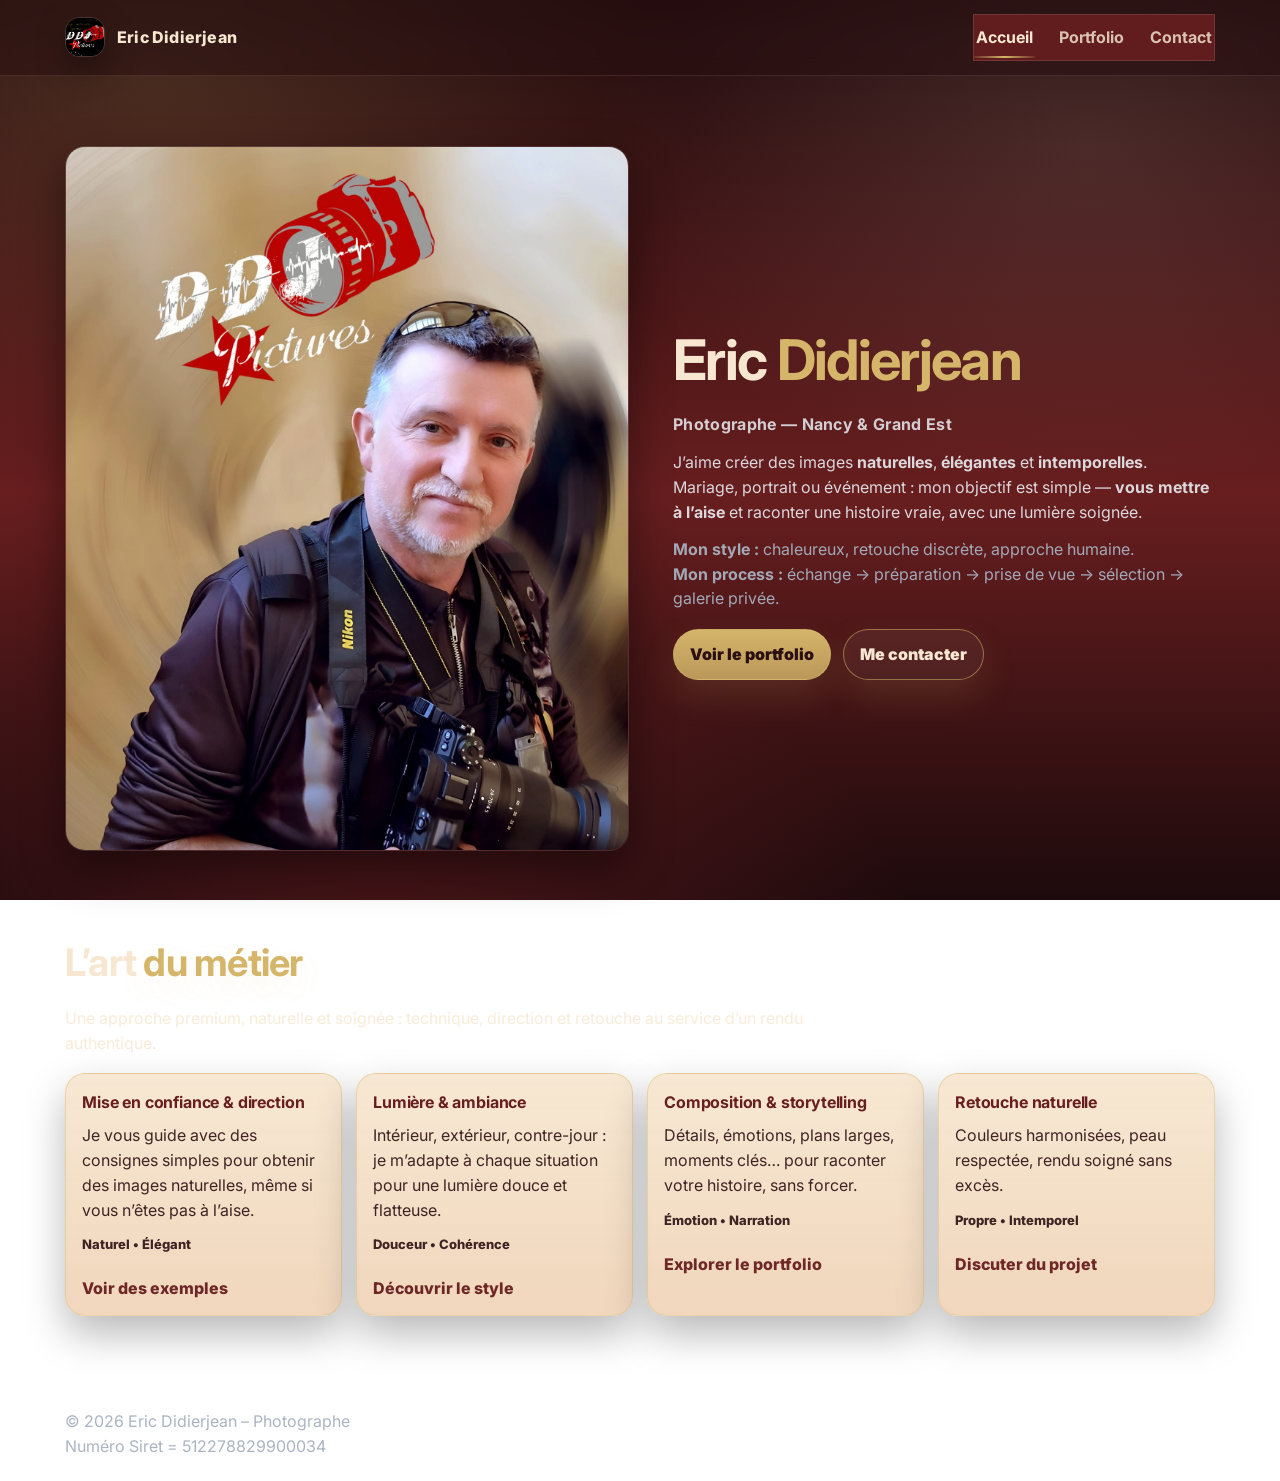
==== index.html @ c09117a7 "Add files via upload" ====
<!DOCTYPE html>
<html lang="fr">
<head>
  <meta charset="UTF-8" />
  <meta name="viewport" content="width=device-width, initial-scale=1.0" />
  <meta name="description" content="Eric Didierjean, photographe. Mariage, portrait, événementiel. Un style naturel, élégant et intemporel." />
  <meta name="theme-color" content="#0b0e14" />
  <title>Eric Didierjean – Photographe</title>

  <link rel="stylesheet" href="css/style.css" />
  <link rel="preconnect" href="https://fonts.googleapis.com" />
  <link rel="preconnect" href="https://fonts.gstatic.com" crossorigin />
  <link href="https://fonts.googleapis.com/css2?family=Inter:wght@300;400;500;600;700;800&display=swap" rel="stylesheet" />
</head>

<body>
  <a class="skip-link" href="#main">Aller au contenu</a>

  <!-- HEADER -->
  <header class="header" id="header">
    <nav class="navbar" aria-label="Navigation principale">
      <div class="container nav-container">
        <a href="index.html" class="nav-logo" aria-label="Retour à l'accueil">
          <img src="images/logo.jpeg" alt="Eric Didierjean Photographe" />
          <span>Eric Didierjean</span>
        </a>

        <button
          class="hamburger"
          id="hamburger"
          type="button"
          aria-label="Ouvrir le menu"
          aria-controls="nav-menu"
          aria-expanded="false"
        >
          <span class="bar"></span>
          <span class="bar"></span>
          <span class="bar"></span>
        </button>

        <div class="nav-menu" id="nav-menu">
          <a href="index.html" class="nav-link active">Accueil</a>
          <a href="portfolio.html" class="nav-link">Portfolio</a>
          <a href="contact.html" class="nav-link">Contact</a>
        </div>
      </div>
    </nav>
  </header>

  <!-- Backdrop mobile (menu) -->
  <div class="nav-backdrop" id="nav-backdrop" aria-hidden="true"></div>

  <main id="main">
    <!-- HERO / PRESENTATION -->
    <section class="hero hero-profile">
      <div class="container hero-grid">
        <div class="hero-photo">
          <img src="images/presentation.jpeg" alt="Portrait d’Eric Didierjean, photographe" loading="eager" decoding="async" />
        </div>

        <div class="hero-text">
          <h1>Eric <span>Didierjean</span></h1>
          <h2>Photographe — Nancy & Grand Est</h2>

          <p class="hero-intro">
            J’aime créer des images <strong>naturelles</strong>, <strong>élégantes</strong> et <strong>intemporelles</strong>.
            <br />
            Mariage, portrait ou événement : mon objectif est simple —
            <strong>vous mettre à l’aise</strong> et raconter une histoire vraie, avec une lumière soignée.
          </p>

          <p class="hero-muted">
            <strong>Mon style :</strong> chaleureux, retouche discrète, approche humaine.
            <br />
            <strong>Mon process :</strong> échange → préparation → prise de vue → sélection → galerie privée.
          </p>

          <div class="hero-actions">
            <a href="portfolio.html" class="cta-button">Voir le portfolio</a>
            <a href="contact.html" class="cta-button cta-outline">Me contacter</a>
          </div>
        </div>
      </div>
    </section>

    <!-- ART DU METIER / COMPETENCES -->
    <section class="craft reveal">
      <div class="container">
        <h2 class="section-title">L’art <span>du métier</span></h2>

        <p class="craft-intro">
          Une approche premium, naturelle et soignée : technique, direction et retouche au service d’un rendu authentique.
        </p>

        <div class="services-grid">
          <div class="service-card">
            <h3>Mise en confiance & direction</h3>
            <p>Je vous guide avec des consignes simples pour obtenir des images naturelles, même si vous n’êtes pas à l’aise.</p>
            <p class="service-price">Naturel • Élégant</p>
            <a href="portfolio.html" class="service-link">Voir des exemples</a>
          </div>

          <div class="service-card">
            <h3>Lumière & ambiance</h3>
            <p>Intérieur, extérieur, contre-jour : je m’adapte à chaque situation pour une lumière douce et flatteuse.</p>
            <p class="service-price">Douceur • Cohérence</p>
            <a href="portfolio.html" class="service-link">Découvrir le style</a>
          </div>

          <div class="service-card">
            <h3>Composition & storytelling</h3>
            <p>Détails, émotions, plans larges, moments clés… pour raconter votre histoire, sans forcer.</p>
            <p class="service-price">Émotion • Narration</p>
            <a href="portfolio.html" class="service-link">Explorer le portfolio</a>
          </div>

          <div class="service-card">
            <h3>Retouche naturelle</h3>
            <p>Couleurs harmonisées, peau respectée, rendu soigné sans excès.</p>
            <p class="service-price">Propre • Intemporel</p>
            <a href="contact.html" class="service-link">Discuter du projet</a>
          </div>
        </div>
      </div>
    </section>
  </main>

  <footer class="footer">
    <div class="container">
      <p>&copy; 2026 Eric Didierjean – Photographe<br />Numéro Siret = 512278829900034</p>
    </div>
  </footer>

  <script src="script.js?v=8" defer></script>
</body>
</html>
---- css/style.css ----
:root{
  --bg: #0b0e14;
  --panel: rgba(17, 24, 39, 0.72);
  --panel-strong: rgba(17, 24, 39, 0.88);
  --text: #e5e7eb;
  --muted: #a7b0bf;
  --gold: #d4b56a;
  --border: rgba(255,255,255,.10);
  --shadow: 0 18px 44px rgba(0,0,0,.45);
  --radius: 20px;
  --radius-sm: 14px;
  --max: 1150px;
}

*{ box-sizing:border-box; }
html{ scroll-behavior:smooth; }
body{
  margin:0;
  font-family: Inter, system-ui, -apple-system, Segoe UI, Roboto, Arial, sans-serif;
  color: var(--text);
  background:
    radial-gradient(1100px 700px at 18% -10%, rgba(212,181,106,.16), transparent 55%),
    radial-gradient(900px 700px at 90% 10%, rgba(88,140,255,.10), transparent 60%),
    radial-gradient(800px 600px at 40% 110%, rgba(212,181,106,.10), transparent 60%),
    var(--bg);
  line-height:1.55;
}

img{ max-width:100%; display:block; }
a{ color:inherit; text-decoration:none; }
p{ margin:0 0 12px; }

.container{
  width: min(var(--max), calc(100% - 2 * clamp(18px, 4vw, 32px)));
  margin-inline:auto;
}

.skip-link{
  position:absolute;
  left:-999px;
  top:10px;
  padding:10px 14px;
  border-radius:999px;
  background: rgba(255,255,255,.92);
  color:#111827;
  font-weight:800;
  z-index:9999;
}
.skip-link:focus{ left:16px; }

/* Header / nav */
.header{
  position: sticky;
  top: 0;
  z-index: 50;
  border-bottom: 1px solid rgba(255,255,255,.08);
  background: rgba(11,14,20,.42);
  backdrop-filter: blur(10px);
}
.header.is-scrolled{
  background: rgba(11,14,20,.72);
}

.nav-container{
  display:flex;
  align-items:center;
  justify-content:space-between;
  gap: 14px;
  padding: 14px 0;
}

.nav-logo{
  display:flex;
  align-items:center;
  gap: 12px;
  font-weight: 800;
  letter-spacing: .2px;
}
.nav-logo img{
  width: 40px;
  height: 40px;
  border-radius: 14px;
  object-fit: cover;
  border: 1px solid rgba(255,255,255,.12);
  box-shadow: 0 12px 30px rgba(0,0,0,.35);
}

.nav-menu{
  display:flex;
  align-items:center;
  gap: 22px;
}

.nav-link{
  color: var(--muted);
  font-weight: 700;
  padding: 10px 2px;
  position: relative;
}
.nav-link:hover{ color: var(--text); }
.nav-link.active{ color: var(--text); }
.nav-link.active::after{
  content:"";
  position:absolute;
  left:0;
  right:0;
  bottom: 2px;
  height: 2px;
  background: linear-gradient(90deg, rgba(212,181,106,.15), rgba(212,181,106,1), rgba(212,181,106,.15));
  border-radius: 999px;
}

.hamburger{
  display:none;
  width: 46px;
  height: 46px;
  border-radius: 16px;
  border: 1px solid rgba(255,255,255,.12);
  background: rgba(255,255,255,.04);
  cursor:pointer;
  align-items:center;
  justify-content:center;
  flex-direction:column;
  gap: 6px;
}
.hamburger .bar{
  width: 20px;
  height: 2px;
  background: var(--text);
  border-radius: 999px;
  transition: transform .2s ease, opacity .2s ease;
}

/* Backdrop */
.nav-backdrop{
  position: fixed;
  inset: 0;
  background: rgba(0,0,0,.55);
  opacity: 0;
  pointer-events: none;
  transition: opacity .18s ease;
  z-index: 40;
}
.nav-backdrop.is-open{
  opacity: 1;
  pointer-events: auto;
}

/* Mobile nav */
@media (max-width: 860px){
  .hamburger{ display:flex; }

  .nav-menu{
    position: fixed;
    left: 16px;
    right: 16px;
    top: 74px;
    display:flex;
    flex-direction:column;
    align-items: stretch;
    gap: 6px;
    padding: 10px;
    border-radius: 18px;
    border: 1px solid rgba(255,255,255,.12);
    background: rgba(17,24,39,.90);
    backdrop-filter: blur(10px);
    box-shadow: var(--shadow);

    transform: translateY(-10px);
    opacity: 0;
    pointer-events: none;
    transition: transform .18s ease, opacity .18s ease;
    z-index: 45;
  }
  .nav-menu.is-open{
    transform: translateY(0);
    opacity: 1;
    pointer-events: auto;
  }

  .nav-link{
    padding: 14px 12px;
    border-radius: 14px;
    background: rgba(255,255,255,.03);
  }
  .nav-link.active::after{ display:none; }
}

/* Buttons */
.cta-button{
  display:inline-flex;
  align-items:center;
  justify-content:center;
  gap: 10px;
  padding: 12px 16px;
  border-radius: 999px;
  border: 1px solid rgba(212,181,106,.45);
  background: linear-gradient(180deg, rgba(212,181,106,1), rgba(212,181,106,.84));
  color: #0b0e14;
  font-weight: 900;
  box-shadow: 0 16px 36px rgba(212,181,106,.12);
  transition: transform .15s ease, filter .15s ease;
}
.cta-button:hover{ transform: translateY(-1px); filter: brightness(1.03); }
.cta-button:active{ transform: translateY(0); }

.cta-outline{
  background: transparent;
  color: var(--gold);
  border: 1px solid rgba(212,181,106,.65);
  box-shadow: none;
}

/* Titles / sections */
.section-title{
  font-size: clamp(26px, 4vw, 38px);
  margin: 0 0 14px;
  letter-spacing: -0.02em;
}
.section-title span{ color: var(--gold); }

.hero{
  padding: clamp(30px, 6vw, 70px) 0;
}
.hero-grid{
  display:grid;
  grid-template-columns: 1.02fr .98fr;
  gap: clamp(18px, 4vw, 44px);
  align-items:center;
}
.hero-photo img{
  border-radius: var(--radius);
  border: 1px solid rgba(255,255,255,.10);
  box-shadow: var(--shadow);
  width: 100%;
  aspect-ratio: 4 / 5;
  object-fit: cover;
}
.hero-text h1{
  margin: 0 0 8px;
  font-size: clamp(34px, 6vw, 56px);
  letter-spacing: -0.03em;
}
.hero-text h1 span{ color: var(--gold); }
.hero-text h2{
  margin: 0 0 14px;
  color: rgba(229,231,235,.92);
  font-weight: 700;
  font-size: 16px;
  letter-spacing: .02em;
  opacity: .95;
}
.hero-intro{ color: rgba(229,231,235,.92); }
.hero-muted{ color: rgba(167,176,191,.95); }
.hero-actions{
  display:flex;
  gap: 12px;
  flex-wrap: wrap;
  margin-top: 18px;
}

@media (max-width: 900px){
  .hero-grid{ grid-template-columns: 1fr; }
  .hero-photo img{ aspect-ratio: 16 / 10; }
}

/* Services */
.craft{
  padding: 12px 0 70px;
}
.craft-intro{
  color: rgba(167,176,191,.95);
  max-width: 820px;
  margin-bottom: 18px;
}

.services-grid{
  display:grid;
  grid-template-columns: repeat(4, 1fr);
  gap: 14px;
}
.service-card{
  background: rgba(17,24,39,.65);
  border: 1px solid rgba(255,255,255,.10);
  border-radius: var(--radius);
  padding: 16px 16px 14px;
  box-shadow: 0 14px 34px rgba(0,0,0,.25);
}
.service-card h3{
  margin: 0 0 8px;
  font-size: 16px;
  letter-spacing: -.01em;
}
.service-card p{ color: rgba(229,231,235,.88); }
.service-price{
  margin-top: 10px;
  color: rgba(212,181,106,.95);
  font-weight: 800;
  font-size: 13px;
}
.service-link{
  display:inline-block;
  margin-top: 10px;
  color: rgba(229,231,235,.92);
  font-weight: 800;
  opacity: .9;
}
.service-link:hover{ opacity: 1; text-decoration: underline; }

@media (max-width: 1100px){
  .services-grid{ grid-template-columns: repeat(2, 1fr); }
}
@media (max-width: 560px){
  .services-grid{ grid-template-columns: 1fr; }
}

/* Portfolio */
.portfolio{
  padding: 34px 0 70px;
}
.portfolio-filters{
  display:flex;
  gap: 10px;
  flex-wrap: wrap;
  margin: 18px 0 22px;
}
@media (max-width: 640px){
  .portfolio-filters{
    flex-wrap: nowrap;
    overflow: auto;
    padding-bottom: 8px;
    -webkit-overflow-scrolling: touch;
  }
  .portfolio-filters::-webkit-scrollbar{ height: 6px; }
  .portfolio-filters::-webkit-scrollbar-thumb{
    background: rgba(255,255,255,.16);
    border-radius: 999px;
  }
}

.filter-btn{
  border: 1px solid rgba(255,255,255,.12);
  background: rgba(255,255,255,.04);
  color: rgba(229,231,235,.92);
  padding: 10px 14px;
  border-radius: 999px;
  font-weight: 900;
  cursor:pointer;
  white-space: nowrap;
  transition: transform .12s ease, background .12s ease, border-color .12s ease;
}
.filter-btn:hover{
  transform: translateY(-1px);
  border-color: rgba(212,181,106,.35);
}
.filter-btn.active{
  background: rgba(212,181,106,.14);
  border-color: rgba(212,181,106,.55);
  color: var(--text);
}

.gallery-grid{
  display:grid;
  grid-template-columns: repeat(auto-fill, minmax(190px, 1fr));
  gap: 14px;
}

.gallery-item{
  position: relative;
  overflow:hidden;
  border-radius: 18px;
  border: 1px solid rgba(255,255,255,.10);
  background: rgba(17,24,39,.55);
  box-shadow: 0 12px 28px rgba(0,0,0,.25);
  cursor: zoom-in;
}
.gallery-item img{
  width: 100%;
  height: 100%;
  aspect-ratio: 4 / 3;
  object-fit: cover;
  transition: transform .24s ease;
}
.gallery-item:hover img{ transform: scale(1.03); }
.gallery-item.is-hidden{ display:none; }

/* Lightbox */
.lightbox{
  position: fixed;
  inset: 0;
  display:flex;
  align-items:center;
  justify-content:center;
  padding: 18px;
  background: rgba(0,0,0,.82);
  opacity: 0;
  pointer-events: none;
  transition: opacity .18s ease;
  z-index: 100;
}
.lightbox.is-open{
  opacity: 1;
  pointer-events: auto;
}

.lightbox-inner{
  width: min(1100px, 100%);
  background: rgba(11,14,20,.75);
  border: 1px solid rgba(255,255,255,.12);
  border-radius: 18px;
  overflow:hidden;
  box-shadow: var(--shadow);
}

.lightbox-toolbar{
  display:flex;
  align-items:center;
  justify-content:space-between;
  gap: 12px;
  padding: 10px 12px;
  border-bottom: 1px solid rgba(255,255,255,.10);
  background: rgba(17,24,39,.45);
}

.lightbox-caption{
  font-weight: 900;
  color: rgba(229,231,235,.92);
  opacity: .9;
}

.lightbox-close{
  width: 42px;
  height: 42px;
  border-radius: 999px;
  border: 1px solid rgba(255,255,255,.14);
  background: rgba(255,255,255,.06);
  color: var(--text);
  cursor:pointer;
  font-size: 26px;
  line-height: 0;
}
.lightbox-close:hover{ background: rgba(255,255,255,.10); }

.lightbox-stage{
  position: relative;
  background: #000;
}

.lightbox-img{
  width: 100%;
  height: min(78vh, 680px);
  object-fit: contain;
  display:block;
}

.lightbox-nav{
  position:absolute;
  inset: 0;
  display:flex;
  align-items:center;
  justify-content:space-between;
  padding: 0 10px;
  pointer-events: none;
}

.lightbox-btn{
  pointer-events: auto;
  width: 46px;
  height: 46px;
  border-radius: 999px;
  border: 1px solid rgba(255,255,255,.14);
  background: rgba(17,24,39,.55);
  color: var(--text);
  cursor:pointer;
  font-size: 28px;
}
.lightbox-btn:hover{ background: rgba(17,24,39,.75); }

/* Contact */
.contact-hero{
  padding: clamp(30px, 6vw, 64px) 0;
}
.contact-hero-grid{
  display:grid;
  grid-template-columns: 1.05fr .95fr;
  gap: clamp(16px, 4vw, 36px);
  align-items: start;
}
.contact-hero-text h1{
  margin: 0 0 10px;
  font-size: clamp(30px, 5vw, 48px);
  letter-spacing: -0.03em;
}
.contact-hero-text h1 span{ color: var(--gold); }
.contact-hero-lead{
  color: rgba(229,231,235,.92);
  max-width: 650px;
}
.contact-actions{
  display:flex;
  gap: 12px;
  flex-wrap: wrap;
  margin-top: 16px;
}

.contact-mini{
  display:flex;
  gap: 10px;
  flex-wrap: wrap;
  margin-top: 16px;
}
.contact-mini-item{
  background: rgba(17,24,39,.55);
  border: 1px solid rgba(255,255,255,.10);
  border-radius: 999px;
  padding: 10px 12px;
}
.contact-mini-item strong{ display:block; font-weight: 900; }
.contact-mini-item span{ color: rgba(167,176,191,.95); font-weight: 700; font-size: 13px; }

.contact-hero-card{
  background: rgba(17,24,39,.65);
  border: 1px solid rgba(255,255,255,.10);
  border-radius: var(--radius);
  padding: 14px;
  box-shadow: 0 14px 34px rgba(0,0,0,.25);
}
.contact-card-line{
  display:grid;
  grid-template-columns: 90px 1fr;
  gap: 12px;
  align-items:center;
  padding: 10px 8px;
  border-bottom: 1px solid rgba(255,255,255,.08);
}
.contact-card-line:last-child{ border-bottom: 0; }
.contact-pill{
  display:inline-flex;
  align-items:center;
  justify-content:center;
  padding: 8px 10px;
  border-radius: 999px;
  border: 1px solid rgba(255,255,255,.12);
  background: rgba(255,255,255,.05);
  font-weight: 900;
  font-size: 13px;
}
.contact-link{
  color: rgba(229,231,235,.92);
  font-weight: 800;
}
.contact-link:hover{ text-decoration: underline; }

.contact-content{
  padding: 10px 0 70px;
}

.contact-note{
  margin-top: 18px;
  background: rgba(17,24,39,.55);
  border: 1px solid rgba(255,255,255,.10);
  border-radius: var(--radius);
  padding: 16px;
}
.contact-note h3{ margin: 0 0 10px; }
.contact-note ul{
  margin: 0;
  padding-left: 18px;
  color: rgba(229,231,235,.90);
}
.contact-bottom-cta{
  margin-top: 16px;
  display:flex;
  gap: 12px;
  flex-wrap: wrap;
}

@media (max-width: 980px){
  .contact-hero-grid{ grid-template-columns: 1fr; }
}

/* Footer */
.footer{
  border-top: 1px solid rgba(255,255,255,.08);
  padding: 22px 0;
  color: rgba(167,176,191,.95);
}
.footer p{ margin:0; }

/* Reveal = visible par défaut (si JS cassé, rien ne disparaît) */
.reveal{
  opacity: 1;
  transform: none;
}

/* Seulement si JS actif : on active l'animation */
.js .reveal{
  opacity: 0;
  transform: translateY(10px);
  transition: opacity .45s ease, transform .45s ease;
}
.js .reveal.is-visible{
  opacity: 1;
  transform: translateY(0);
}


/* Utilities */
body.no-scroll{ overflow: hidden; }
/* =========================
   PALETTE "MARIAGE" (flyer)
   Bordeaux / Or / Crème
   ========================= */

:root{
  /* Bordeaux profonds */
  --bg: #2b0f12;                 /* fond principal */
  --panel: rgba(104, 30, 31, .62);        /* cartes */
  --panel-strong: rgba(104, 30, 31, .82); /* cartes + menu */
  --border: rgba(247, 231, 209, .14);

  /* Crème papier */
  --text: #f7e7d1;
  --muted: rgba(239, 211, 183, .74);

  /* Doré (accent) */
  --gold: #d4b56a;

  /* Ombres/radius inchangés */
  --shadow: 0 18px 44px rgba(0,0,0,.45);
  --radius: 20px;
  --radius-sm: 14px;
}

/* Fond avec dégradés + bokeh léger */
body{
  color: var(--text);
  background:
    radial-gradient(900px 650px at 12% 8%, rgba(212,181,106,.18), transparent 60%),
    radial-gradient(800px 560px at 85% 16%, rgba(247,231,209,.12), transparent 62%),
    radial-gradient(900px 700px at 30% 115%, rgba(141,39,45,.48), transparent 62%),
    linear-gradient(180deg, #1d0a0c 0%, #681e1f 55%, #1d0a0c 100%);
  background-attachment: fixed;
}

/* Header / nav dans le même esprit */
.header{
  background: rgba(43,15,18,.55);
  border-bottom: 1px solid rgba(247,231,209,.10);
}
.header.is-scrolled{
  background: rgba(43,15,18,.78);
}

/* Menu mobile */
.nav-menu{
  background: rgba(104,30,31,.90);
  border: 1px solid rgba(247,231,209,.12);
}
.nav-backdrop{
  background: rgba(0,0,0,.60);
}

/* Liens actifs (doré) */
.nav-link{ color: rgba(247,231,209,.82); }
.nav-link:hover{ color: var(--text); }
.nav-link.active{ color: var(--text); }
.nav-link.active::after{
  background: linear-gradient(90deg, rgba(212,181,106,.12), rgba(212,181,106,1), rgba(212,181,106,.12));
}

/* Boutons (or champagne) */
.cta-button{
  border: 1px solid rgba(212,181,106,.55);
  background: linear-gradient(180deg, rgba(212,181,106,1), rgba(212,181,106,.82));
  color: #2b0f12;
  box-shadow: 0 16px 36px rgba(212,181,106,.14);
}
.cta-outline{
  background: rgba(247,231,209,.06);
  color: var(--text);
  border: 1px solid rgba(212,181,106,.55);
}

/* Cartes / sections */
.service-card,
.contact-hero-card,
.contact-note{
  background: linear-gradient(180deg, rgba(104,30,31,.70), rgba(104,30,31,.50));
  border: 1px solid rgba(247,231,209,.12);
}

/* Titres accent */
.section-title span{
  color: var(--gold);
  text-shadow: 0 10px 30px rgba(212,181,106,.12);
}

/* Filtres portfolio */
.filter-btn{
  border: 1px solid rgba(247,231,209,.14);
  background: rgba(247,231,209,.06);
  color: rgba(247,231,209,.92);
}
.filter-btn.active{
  background: rgba(212,181,106,.18);
  border-color: rgba(212,181,106,.60);
}

/* Galerie : un peu plus "chaud" */
.gallery-item{
  border: 1px solid rgba(247,231,209,.12);
  background: rgba(104,30,31,.40);
}

/* Lightbox cohérent */
.lightbox-inner{
  background: rgba(43,15,18,.78);
  border: 1px solid rgba(247,231,209,.12);
}
.lightbox-toolbar{
  background: rgba(104,30,31,.45);
  border-bottom: 1px solid rgba(247,231,209,.10);
}
/* =========================
   SECTION "ART DU METIER"
   Cartes en "papier crème" (comme le flyer)
   ========================= */

.craft .service-card{
  background: linear-gradient(180deg, rgba(247,231,209,.96), rgba(239,211,183,.92));
  border: 1px solid rgba(212,181,106,.40);
  box-shadow: 0 18px 40px rgba(0,0,0,.28);
}

.craft .service-card h3{
  color: #681e1f; /* bordeaux du flyer */
}

.craft .service-card p{
  color: rgba(43,15,18,.90); /* texte foncé lisible sur crème */
}

.craft .service-price{
  color: #a77b1f; /* doré un peu plus soutenu */
}

.craft .service-link{
  color: #681e1f;
  opacity: .95;
}

.craft .service-link:hover{
  opacity: 1;
  text-decoration: underline;
}

/* Titre + intro de section lisibles */
.craft .section-title{
  color: var(--text);
}

.craft .craft-intro{
  color: rgba(247,231,209,.85);
}
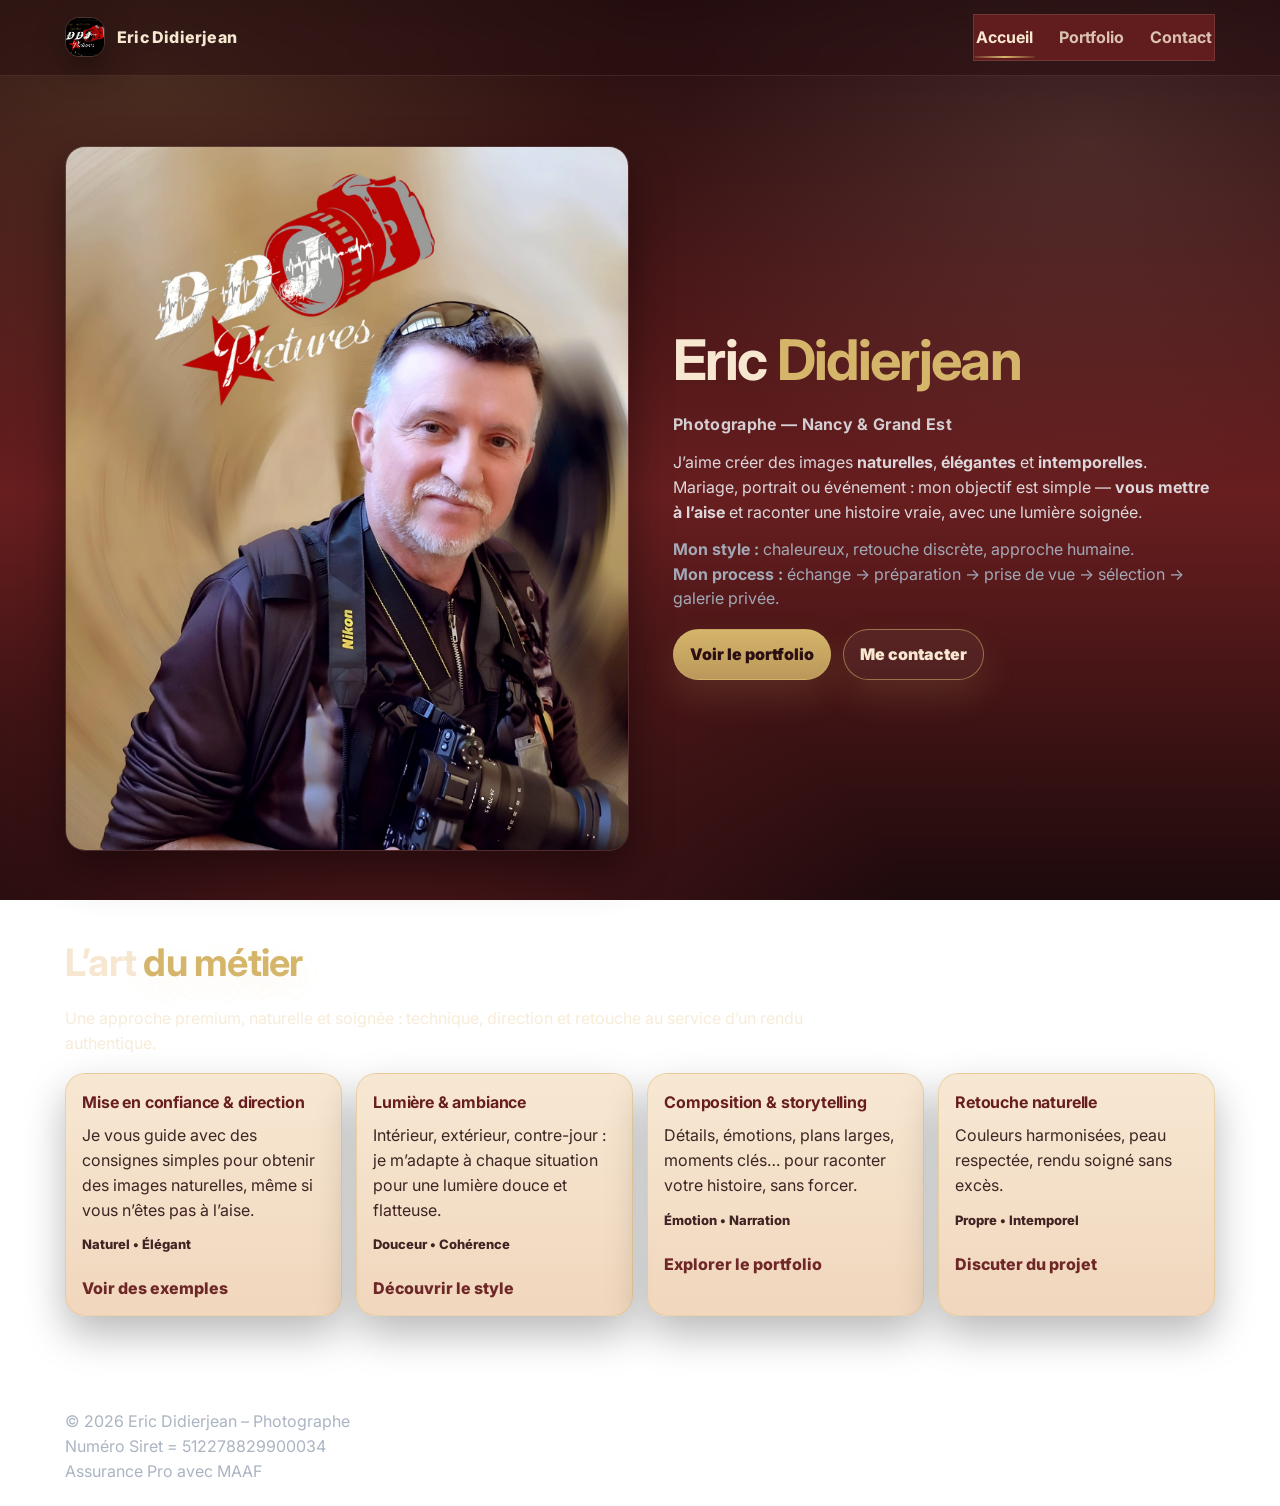
==== commit eb0445d3: "Update index.html" ====
--- a/index.html
+++ b/index.html
@@ -127,10 +127,11 @@
 
   <footer class="footer">
     <div class="container">
-      <p>&copy; 2026 Eric Didierjean – Photographe<br />Numéro Siret = 512278829900034</p>
+      <p>&copy; 2026 Eric Didierjean – Photographe<br>Numéro Siret = 512278829900034<br>Assurance Pro avec MAAF</p>
     </div>
   </footer>
 
-  <script src="script.js?v=8" defer></script>
+  <script src="js/script.js?v=8" defer></script>
 </body>
 </html>
+
